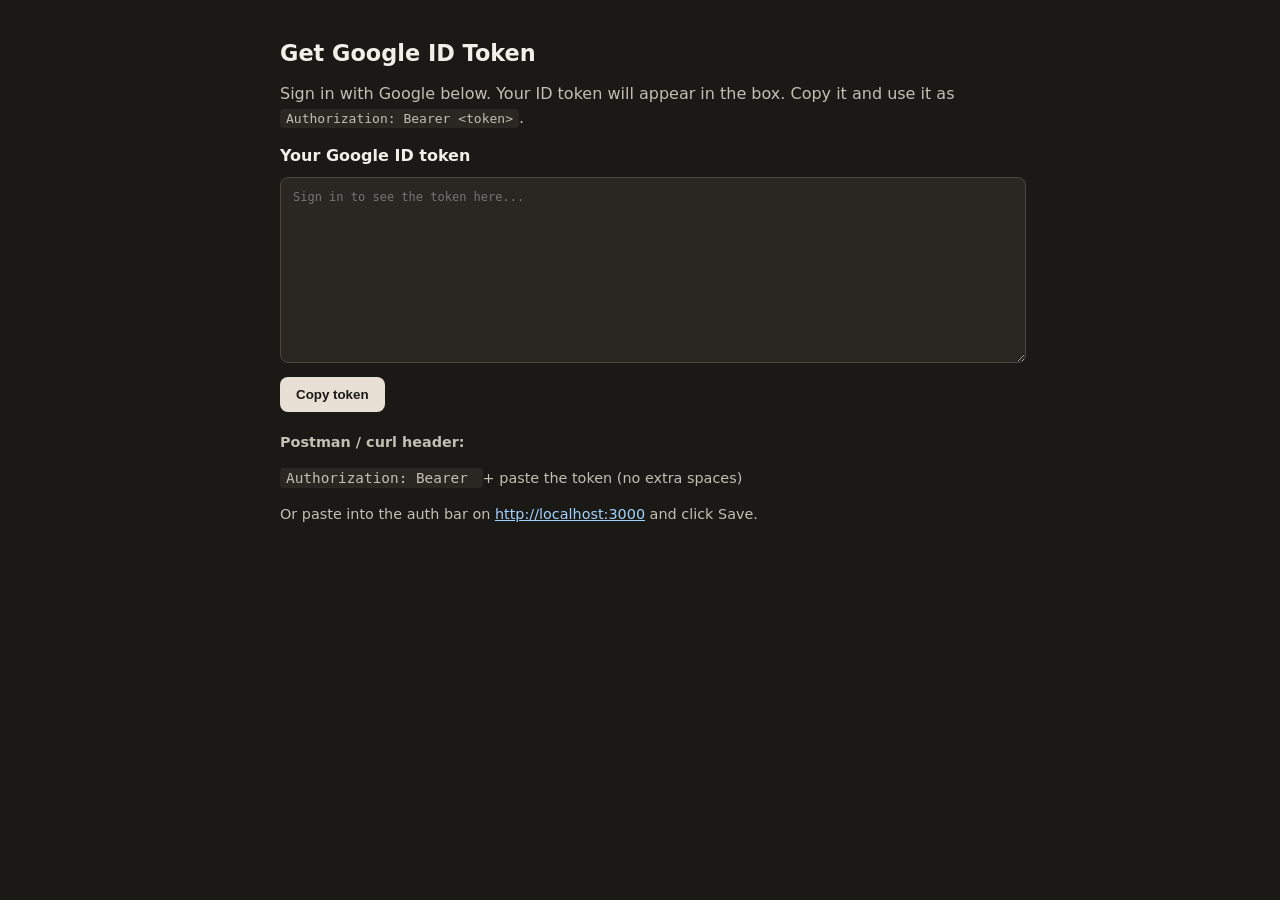
==== frontend/get-token.html @ e5007f04 "add: auth/rabbit" ====
<!DOCTYPE html>
<html lang="en">
<head>
  <meta charset="UTF-8">
  <meta name="viewport" content="width=device-width, initial-scale=1.0">
  <title>ConvertHub — Get Google ID Token</title>
  <script src="https://accounts.google.com/gsi/client" async defer></script>
  <style>
    body {
      font-family: system-ui, sans-serif;
      max-width: 720px;
      margin: 40px auto;
      padding: 0 16px;
      background: #1a1916;
      color: #f2efe8;
    }
    h1 { font-size: 1.4rem; }
    p { color: #c4beb3; line-height: 1.5; }
    textarea {
      width: 100%;
      min-height: 160px;
      margin-top: 12px;
      padding: 12px;
      border-radius: 8px;
      border: 1px solid #4a463e;
      background: #2a2722;
      color: #f2efe8;
      font-family: ui-monospace, monospace;
      font-size: 12px;
    }
    button {
      margin-top: 10px;
      padding: 10px 16px;
      border: 0;
      border-radius: 8px;
      background: #e8e0d4;
      color: #1a1916;
      font-weight: 600;
      cursor: pointer;
    }
    .hint { font-size: 0.9rem; margin-top: 20px; }
    code { background: #2a2722; padding: 2px 6px; border-radius: 4px; }
  </style>
</head>
<body>
  <h1>Get Google ID Token</h1>
  <p>
    Sign in with Google below. Your ID token will appear in the box.
    Copy it and use it as <code>Authorization: Bearer &lt;token&gt;</code>.
  </p>

  <div id="g_id_onload"
       data-client_id="860796838827-g7bn0tq1cc50sndut1rukdl19t4tgm6h.apps.googleusercontent.com"
       data-callback="handleCredential"
       data-auto_prompt="false">
  </div>
  <div class="g_id_signin" data-type="standard" data-theme="outline" data-size="large"></div>

  <label for="token"><strong>Your Google ID token</strong></label>
  <textarea id="token" readonly placeholder="Sign in to see the token here..."></textarea>
  <button type="button" onclick="copyToken()">Copy token</button>

  <div class="hint">
    <p><strong>Postman / curl header:</strong></p>
    <p><code>Authorization: Bearer </code> + paste the token (no extra spaces)</p>
    <p>Or paste into the auth bar on <a href="/" style="color:#9fd3ff">http://localhost:3000</a> and click Save.</p>
  </div>

  <script>
    function handleCredential(response) {
      document.getElementById('token').value = response.credential;
    }

    function copyToken() {
      const el = document.getElementById('token');
      if (!el.value) {
        alert('Sign in first to get a token.');
        return;
      }
      navigator.clipboard.writeText(el.value).then(() => alert('Token copied!'));
    }
  </script>
</body>
</html>
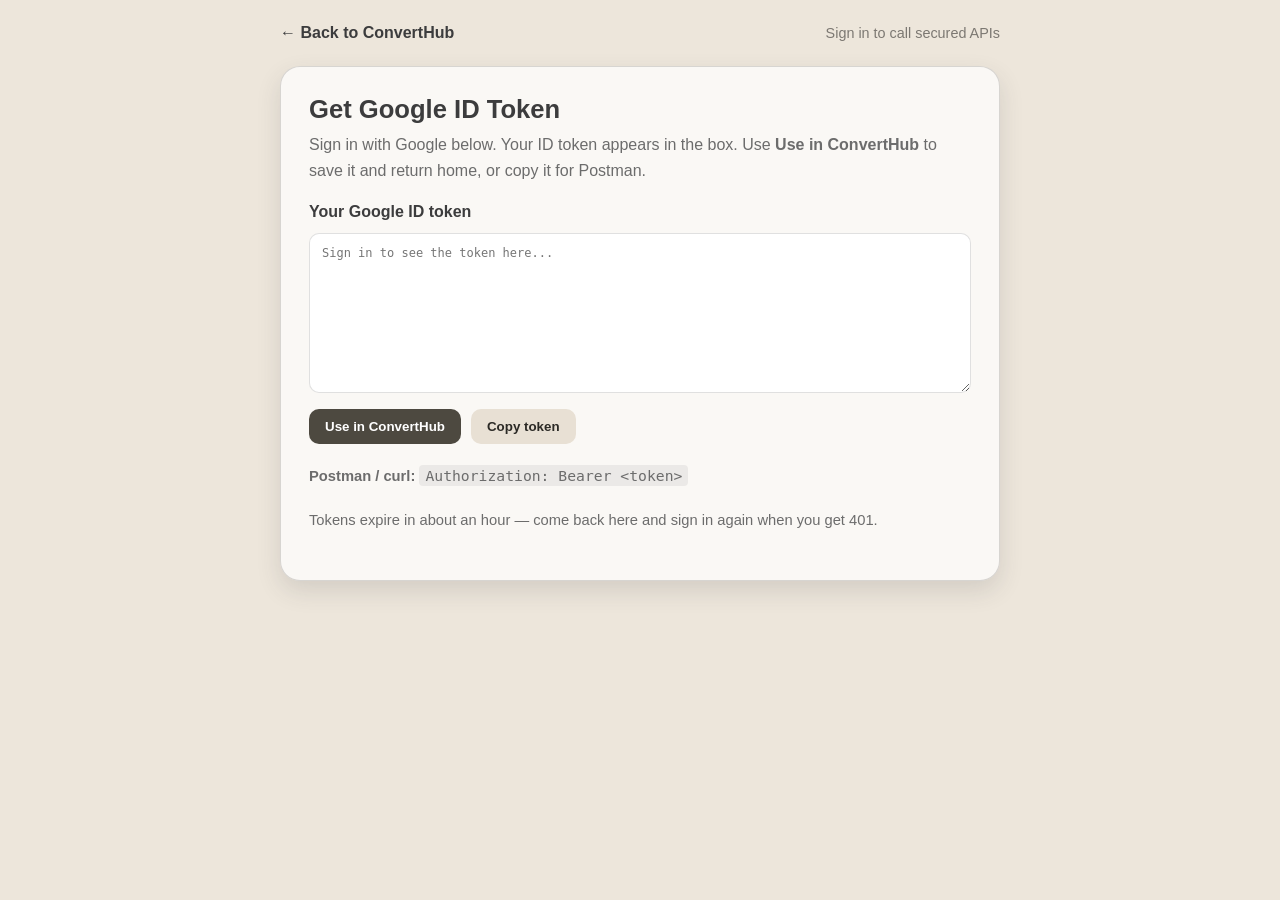
==== commit 85f1496c: "feat: link home page to get-token flow and document .env setup Co-authored-by: Cursor <cursoragent@c" ====
--- a/frontend/get-token.html
+++ b/frontend/get-token.html
@@ -4,69 +4,141 @@
   <meta charset="UTF-8">
   <meta name="viewport" content="width=device-width, initial-scale=1.0">
   <title>ConvertHub — Get Google ID Token</title>
+  <link rel="stylesheet" href="style.css?v=5">
   <script src="https://accounts.google.com/gsi/client" async defer></script>
   <style>
-    body {
-      font-family: system-ui, sans-serif;
+    body.get-token-page {
+      min-height: 100vh;
+      padding: 24px 16px 48px;
+    }
+
+    .get-token-wrap {
       max-width: 720px;
-      margin: 40px auto;
-      padding: 0 16px;
-      background: #1a1916;
-      color: #f2efe8;
+      margin: 0 auto;
     }
-    h1 { font-size: 1.4rem; }
-    p { color: #c4beb3; line-height: 1.5; }
-    textarea {
+
+    .get-token-nav {
+      display: flex;
+      align-items: center;
+      justify-content: space-between;
+      gap: 12px;
+      margin-bottom: 24px;
+      flex-wrap: wrap;
+    }
+
+    .get-token-nav a {
+      color: var(--text-primary, #2c2a26);
+      text-decoration: none;
+      font-weight: 600;
+    }
+
+    .get-token-card {
+      background: rgba(255, 255, 255, 0.72);
+      border: 1px solid var(--border-subtle, rgba(0, 0, 0, 0.08));
+      border-radius: 20px;
+      padding: 28px;
+      box-shadow: var(--shadow-md, 0 10px 30px rgba(0, 0, 0, 0.08));
+    }
+
+    .get-token-card h1 {
+      margin: 0 0 8px;
+      font-size: 1.6rem;
+    }
+
+    .get-token-card p {
+      color: var(--text-secondary, #5c574f);
+      line-height: 1.6;
+      margin: 0 0 20px;
+    }
+
+    .get-token-card textarea {
       width: 100%;
       min-height: 160px;
       margin-top: 12px;
       padding: 12px;
-      border-radius: 8px;
-      border: 1px solid #4a463e;
-      background: #2a2722;
-      color: #f2efe8;
-      font-family: ui-monospace, monospace;
+      border-radius: 10px;
+      border: 1px solid rgba(0, 0, 0, 0.12);
+      background: #fff;
+      color: #1a1916;
+      font-family: 'IBM Plex Mono', ui-monospace, monospace;
       font-size: 12px;
+      box-sizing: border-box;
     }
-    button {
-      margin-top: 10px;
+
+    .get-token-actions {
+      display: flex;
+      gap: 10px;
+      flex-wrap: wrap;
+      margin-top: 12px;
+    }
+
+    .get-token-btn {
       padding: 10px 16px;
       border: 0;
-      border-radius: 8px;
-      background: #e8e0d4;
-      color: #1a1916;
+      border-radius: 10px;
+      background: #4d4940;
+      color: #fff;
       font-weight: 600;
       cursor: pointer;
     }
-    .hint { font-size: 0.9rem; margin-top: 20px; }
-    code { background: #2a2722; padding: 2px 6px; border-radius: 4px; }
+
+    .get-token-btn.secondary {
+      background: #e8e0d4;
+      color: #2c2a26;
+    }
+
+    .get-token-hint {
+      margin-top: 20px;
+      font-size: 0.92rem;
+      color: var(--text-secondary, #5c574f);
+    }
+
+    .get-token-hint code {
+      background: rgba(0, 0, 0, 0.06);
+      padding: 2px 6px;
+      border-radius: 4px;
+    }
   </style>
 </head>
-<body>
-  <h1>Get Google ID Token</h1>
-  <p>
-    Sign in with Google below. Your ID token will appear in the box.
-    Copy it and use it as <code>Authorization: Bearer &lt;token&gt;</code>.
-  </p>
+<body class="get-token-page">
+  <div class="get-token-wrap">
+    <div class="get-token-nav">
+      <a href="/">← Back to ConvertHub</a>
+      <span style="color: var(--text-muted, #8a8478); font-size: 0.9rem;">Sign in to call secured APIs</span>
+    </div>
 
-  <div id="g_id_onload"
-       data-client_id="860796838827-g7bn0tq1cc50sndut1rukdl19t4tgm6h.apps.googleusercontent.com"
-       data-callback="handleCredential"
-       data-auto_prompt="false">
-  </div>
-  <div class="g_id_signin" data-type="standard" data-theme="outline" data-size="large"></div>
+    <div class="get-token-card">
+      <h1>Get Google ID Token</h1>
+      <p>
+        Sign in with Google below. Your ID token appears in the box.
+        Use <strong>Use in ConvertHub</strong> to save it and return home, or copy it for Postman.
+      </p>
 
-  <label for="token"><strong>Your Google ID token</strong></label>
-  <textarea id="token" readonly placeholder="Sign in to see the token here..."></textarea>
-  <button type="button" onclick="copyToken()">Copy token</button>
+      <div id="g_id_onload"
+           data-client_id="860796838827-g7bn0tq1cc50sndut1rukdl19t4tgm6h.apps.googleusercontent.com"
+           data-callback="handleCredential"
+           data-auto_prompt="false">
+      </div>
+      <div class="g_id_signin" data-type="standard" data-theme="outline" data-size="large"></div>
 
-  <div class="hint">
-    <p><strong>Postman / curl header:</strong></p>
-    <p><code>Authorization: Bearer </code> + paste the token (no extra spaces)</p>
-    <p>Or paste into the auth bar on <a href="/" style="color:#9fd3ff">http://localhost:3000</a> and click Save.</p>
+      <label for="token"><strong>Your Google ID token</strong></label>
+      <textarea id="token" readonly placeholder="Sign in to see the token here..."></textarea>
+
+      <div class="get-token-actions">
+        <button type="button" class="get-token-btn" onclick="useInConvertHub()">Use in ConvertHub</button>
+        <button type="button" class="get-token-btn secondary" onclick="copyToken()">Copy token</button>
+      </div>
+
+      <div class="get-token-hint">
+        <p><strong>Postman / curl:</strong> <code>Authorization: Bearer &lt;token&gt;</code></p>
+        <p>Tokens expire in about an hour — come back here and sign in again when you get 401.</p>
+      </div>
+    </div>
   </div>
 
   <script>
+    const TOKEN_STORAGE_KEY = 'converthub_google_id_token';
+
     function handleCredential(response) {
       document.getElementById('token').value = response.credential;
     }
@@ -79,6 +151,16 @@
       }
       navigator.clipboard.writeText(el.value).then(() => alert('Token copied!'));
     }
+
+    function useInConvertHub() {
+      const token = document.getElementById('token').value.trim();
+      if (!token) {
+        alert('Sign in first to get a token.');
+        return;
+      }
+      localStorage.setItem(TOKEN_STORAGE_KEY, token);
+      window.location.href = '/';
+    }
   </script>
 </body>
 </html>
--- a/frontend/style.css
+++ b/frontend/style.css
@@ -0,0 +1,1131 @@
+/* ===================================================
+   ConvertHub — Premium Design System
+   =================================================== */
+
+:root {
+    /* Requested organic palette */
+    --bg-primary: #ede6db;
+    --bg-secondary: #e4dccf;
+    --bg-card: rgba(255, 255, 255, 0.78);
+    --bg-card-hover: rgba(255, 255, 255, 0.92);
+    --bg-input: rgba(255, 255, 255, 0.8);
+    --bg-input-focus: rgba(255, 255, 255, 0.96);
+
+    --text-primary: #3c3c3d;
+    --text-secondary: #6c6c6c;
+    --text-muted: #7c7872;
+
+    --rgb-surface: 77, 73, 64;
+    --rgb-brand: 13, 108, 104;
+    --rgb-brand-deep: 29, 93, 81;
+    --rgb-warm: 192, 155, 97;
+    --rgb-warm-deep: 195, 107, 66;
+    --rgb-success: 46, 122, 80;
+    --rgb-danger: 176, 69, 61;
+
+    --accent-brand: #0d6c68;
+    --accent-brand-deep: #1d5d51;
+    --accent-indigo: #0d6c68;
+    --accent-rose: #c09b61;
+    --accent-success: #2e7a50;
+    --accent-danger: #b0453d;
+    --accent-teal: #1d5d51;
+
+    --gradient-primary: linear-gradient(115deg, #1f4d3c 0%, #0d6c68 100%);
+    --gradient-currency: linear-gradient(135deg, #0d6c68, #1d5d51);
+    --gradient-temp: linear-gradient(135deg, #8c8983, #7c7872);
+    --gradient-bg: linear-gradient(165deg, rgba(var(--rgb-brand), 0.1), rgba(var(--rgb-warm), 0.08));
+
+    --border-subtle: rgba(77, 73, 64, 0.2);
+    --border-active: rgba(var(--rgb-brand), 0.45);
+
+    --shadow-sm: 0 1px 3px rgba(60, 60, 61, 0.14);
+    --shadow-md: 0 10px 24px rgba(60, 60, 61, 0.14);
+    --shadow-lg: 0 24px 60px rgba(60, 60, 61, 0.15);
+    --shadow-glow: 0 0 28px rgba(var(--rgb-brand), 0.17);
+    --shadow-glow-temp: 0 0 24px rgba(var(--rgb-warm), 0.18);
+
+    --radius-sm: 10px;
+    --radius-md: 14px;
+    --radius-lg: 18px;
+    --radius-xl: 26px;
+
+    --font: 'Outfit', -apple-system, BlinkMacSystemFont, sans-serif;
+    --font-mono: 'IBM Plex Mono', ui-monospace, monospace;
+    --transition: 0.28s cubic-bezier(0.4, 0, 0.2, 1);
+}
+
+/* ===== Reset & Base ===== */
+*, *::before, *::after {
+    margin: 0;
+    padding: 0;
+    box-sizing: border-box;
+}
+
+html {
+    scroll-behavior: smooth;
+}
+
+body {
+    font-family: var(--font);
+    background: var(--bg-primary);
+    color: var(--text-primary);
+    min-height: 100vh;
+    overflow-x: hidden;
+    -webkit-font-smoothing: antialiased;
+    text-rendering: optimizeLegibility;
+}
+
+.skip-link {
+    position: absolute;
+    left: -9999px;
+    top: 12px;
+    z-index: 200;
+    padding: 10px 18px;
+    background: var(--gradient-primary);
+    color: #fff;
+    font-weight: 600;
+    font-size: 0.85rem;
+    border-radius: var(--radius-sm);
+    text-decoration: none;
+}
+
+.skip-link:focus {
+    left: 12px;
+}
+
+/* ===== Mesh + noise overlay ===== */
+.bg-mesh {
+    position: fixed;
+    inset: 0;
+    z-index: 0;
+    pointer-events: none;
+    background:
+        radial-gradient(ellipse 80% 48% at 18% -10%, rgba(255, 255, 255, 0.35), transparent 58%),
+        radial-gradient(ellipse 50% 36% at 100% 15%, rgba(var(--rgb-warm), 0.12), transparent 54%),
+        radial-gradient(ellipse 48% 38% at 52% 100%, rgba(var(--rgb-brand), 0.08), transparent 58%);
+}
+
+.bg-mesh::after {
+    content: '';
+    position: absolute;
+    inset: 0;
+    opacity: 0.075;
+    background-image: url("data:image/svg+xml,%3Csvg viewBox='0 0 256 256' xmlns='http://www.w3.org/2000/svg'%3E%3Cfilter id='n'%3E%3CfeTurbulence type='fractalNoise' baseFrequency='0.9' numOctaves='4' stitchTiles='stitch'/%3E%3C/filter%3E%3Crect width='100%25' height='100%25' filter='url(%23n)'/%3E%3C/svg%3E");
+}
+
+/* ===== Animated Background Orbs ===== */
+.bg-orbs {
+    position: fixed;
+    top: 0;
+    left: 0;
+    width: 100%;
+    height: 100%;
+    pointer-events: none;
+    z-index: 0;
+    overflow: hidden;
+}
+
+.orb {
+    position: absolute;
+    border-radius: 50%;
+    filter: blur(88px);
+    opacity: 0.22;
+    animation: float 20s ease-in-out infinite;
+}
+
+.orb-1 {
+    width: 500px;
+    height: 500px;
+    background: radial-gradient(circle, rgba(var(--rgb-brand), 0.16), transparent 70%);
+    top: -100px;
+    right: -100px;
+    animation-delay: 0s;
+}
+
+.orb-2 {
+    width: 400px;
+    height: 400px;
+    background: radial-gradient(circle, rgba(var(--rgb-warm), 0.15), transparent 70%);
+    bottom: -50px;
+    left: -50px;
+    animation-delay: -7s;
+}
+
+.orb-3 {
+    width: 300px;
+    height: 300px;
+    background: radial-gradient(circle, rgba(255, 255, 255, 0.2), transparent 70%);
+    top: 50%;
+    left: 50%;
+    animation-delay: -14s;
+}
+
+@keyframes float {
+    0%, 100% { transform: translate(0, 0) scale(1); }
+    25% { transform: translate(50px, -30px) scale(1.05); }
+    50% { transform: translate(-20px, 40px) scale(0.95); }
+    75% { transform: translate(30px, 20px) scale(1.02); }
+}
+
+/* ===== Navbar ===== */
+.navbar {
+    position: sticky;
+    top: 0;
+    z-index: 100;
+    display: flex;
+    align-items: center;
+    justify-content: space-between;
+    gap: 16px;
+    flex-wrap: wrap;
+    padding: 14px clamp(16px, 4vw, 40px);
+    margin: 12px clamp(12px, 3vw, 28px) 0;
+    max-width: 1120px;
+    margin-left: auto;
+    margin-right: auto;
+    border-radius: var(--radius-xl);
+    background: #4d4940;
+    backdrop-filter: blur(24px);
+    -webkit-backdrop-filter: blur(24px);
+    border: 1px solid var(--border-subtle);
+    box-shadow: var(--shadow-md);
+}
+
+.auth-bar {
+    display: flex;
+    align-items: center;
+    justify-content: center;
+    gap: 12px;
+    flex-wrap: wrap;
+    width: min(1120px, calc(100% - clamp(24px, 6vw, 56px)));
+    max-width: 1120px;
+    margin: 12px auto 0;
+    padding: 10px clamp(16px, 4vw, 28px);
+    border-radius: var(--radius-md);
+    background: rgba(77, 73, 64, 0.65);
+    border: 1px solid var(--border-subtle);
+    box-sizing: border-box;
+}
+
+.auth-label {
+    font-size: 0.8rem;
+    font-weight: 600;
+    color: #f5f5f5;
+    white-space: nowrap;
+}
+
+.auth-token-input {
+    flex: 1 1 280px;
+    min-width: 200px;
+    max-width: 520px;
+    padding: 8px 12px;
+    border-radius: 8px;
+    border: 1px solid rgba(255, 255, 255, 0.15);
+    background: rgba(0, 0, 0, 0.25);
+    color: #fff;
+    font-family: 'IBM Plex Mono', monospace;
+    font-size: 0.8rem;
+}
+
+.auth-save-btn {
+    padding: 8px 14px;
+    border-radius: 8px;
+    border: none;
+    background: #e8e0d4;
+    color: #2c2a26;
+    font-weight: 600;
+    font-size: 0.85rem;
+    cursor: pointer;
+}
+
+.auth-save-btn:hover {
+    filter: brightness(1.05);
+}
+
+.auth-get-token-link {
+    padding: 8px 12px;
+    border-radius: 8px;
+    border: 1px solid rgba(255, 255, 255, 0.2);
+    background: rgba(255, 255, 255, 0.08);
+    color: #f5f5f5;
+    font-size: 0.8rem;
+    font-weight: 600;
+    text-decoration: none;
+    white-space: nowrap;
+}
+
+.auth-get-token-link:hover {
+    background: rgba(255, 255, 255, 0.14);
+    color: #fff;
+}
+
+.auth-hint {
+    font-size: 0.75rem;
+    color: rgba(255, 255, 255, 0.65);
+}
+
+.nav-brand {
+    display: flex;
+    align-items: center;
+    gap: 10px;
+    font-size: 1.25rem;
+    font-weight: 700;
+    letter-spacing: -0.02em;
+    color: #ffffff;
+}
+
+.brand-icon {
+    width: 32px;
+    height: 32px;
+}
+
+.nav-tabs {
+    display: flex;
+    gap: 4px;
+    background: rgba(255, 255, 255, 0.08);
+    padding: 4px;
+    border-radius: var(--radius-md);
+    border: 1px solid var(--border-subtle);
+}
+
+.nav-tab {
+    display: flex;
+    align-items: center;
+    gap: 8px;
+    padding: 10px 20px;
+    border: none;
+    border-radius: var(--radius-sm);
+    background: #8c8983;
+    color: #ffffff;
+    font-family: var(--font);
+    font-size: 0.875rem;
+    font-weight: 500;
+    cursor: pointer;
+    transition: var(--transition);
+}
+
+.nav-tab:hover {
+    color: #ffffff;
+    background: #7c7872;
+}
+
+.nav-tab.active {
+    color: white;
+    background: #0d6c68;
+    box-shadow: 0 2px 14px rgba(13, 108, 104, 0.35);
+}
+
+.nav-tab.active.temp-active {
+    background: #8c8983;
+    box-shadow: 0 2px 14px rgba(140, 137, 131, 0.35);
+}
+
+.github-link {
+    display: flex;
+    align-items: center;
+    justify-content: center;
+    width: 40px;
+    height: 40px;
+    border-radius: var(--radius-sm);
+    color: #f1f1f1;
+    border: 1px solid var(--border-subtle);
+    background: rgba(255, 255, 255, 0.08);
+    transition: var(--transition);
+    text-decoration: none;
+    flex-shrink: 0;
+}
+
+.github-link:hover {
+    color: white;
+    border-color: #ffffff;
+    background: rgba(255, 255, 255, 0.18);
+    box-shadow: none;
+    transform: translateY(-2px);
+}
+
+/* ===== Hero ===== */
+.hero {
+    position: relative;
+    z-index: 1;
+    text-align: center;
+    padding: 40px 40px 20px;
+}
+
+.hero-badge {
+    display: inline-block;
+    padding: 8px 18px;
+    border-radius: 100px;
+    background: rgba(77, 73, 64, 0.08);
+    border: 1px solid rgba(77, 73, 64, 0.22);
+    color: #4d4940;
+    font-size: 0.78rem;
+    font-weight: 600;
+    letter-spacing: 0.04em;
+    text-transform: uppercase;
+    margin-bottom: 22px;
+    animation: fadeInUp 0.6s ease-out;
+}
+
+.hero-title {
+    font-size: clamp(2.5rem, 5vw, 4rem);
+    font-weight: 800;
+    line-height: 1.15;
+    letter-spacing: -0.03em;
+    margin-bottom: 16px;
+    animation: fadeInUp 0.6s ease-out 0.1s both;
+}
+
+.gradient-text {
+    color: #1f4d3c;
+    background: none;
+    -webkit-text-fill-color: currentColor;
+}
+
+.hero-title-accent {
+    color: #3c3c3d;
+    font-weight: 600;
+}
+
+.hero-subtitle {
+    font-size: clamp(1rem, 2.2vw, 1.15rem);
+    color: #6c6c6c;
+    max-width: 34rem;
+    margin: 0 auto 28px;
+    line-height: 1.65;
+    animation: fadeInUp 0.6s ease-out 0.2s both;
+}
+
+.hero-features {
+    list-style: none;
+    display: flex;
+    flex-wrap: wrap;
+    justify-content: center;
+    gap: 12px 20px;
+    font-size: 0.88rem;
+    color: var(--text-secondary);
+    animation: fadeInUp 0.6s ease-out 0.28s both;
+}
+
+.hero-features li {
+    display: inline-flex;
+    align-items: center;
+    gap: 8px;
+    padding: 8px 14px;
+    border-radius: 100px;
+    background: rgba(255, 255, 255, 0.58);
+    border: 1px solid var(--border-subtle);
+    color: #3c3c3d;
+}
+
+.feature-dot {
+    width: 8px;
+    height: 8px;
+    border-radius: 50%;
+    flex-shrink: 0;
+}
+
+.currency-dot { background: #c36b42; box-shadow: none; }
+.temp-dot { background: #c09b61; box-shadow: none; }
+.neutral-dot { background: #1f4d3c; box-shadow: none; }
+
+@keyframes fadeInUp {
+    from { opacity: 0; transform: translateY(20px); }
+    to { opacity: 1; transform: translateY(0); }
+}
+
+/* ===== Main Content ===== */
+.main-content {
+    position: relative;
+    z-index: 1;
+    max-width: 920px;
+    margin: 0 auto;
+    padding: 28px clamp(16px, 4vw, 32px) 72px;
+}
+
+/* ===== Converter Card ===== */
+.converter-card {
+    background: var(--bg-card);
+    border: 1px solid var(--border-subtle);
+    border-radius: var(--radius-xl);
+    padding: clamp(22px, 4vw, 36px);
+    backdrop-filter: blur(10px);
+    -webkit-backdrop-filter: blur(10px);
+    box-shadow: var(--shadow-md);
+    animation: fadeInUp 0.5s ease-out;
+    transition: border-color var(--transition), box-shadow var(--transition), transform var(--transition);
+}
+
+.converter-card:hover {
+    border-color: var(--border-active);
+    box-shadow: var(--shadow-glow);
+}
+
+#section-temperature .converter-card:hover {
+    border-color: rgba(140, 137, 131, 0.45);
+    box-shadow: var(--shadow-glow-temp);
+}
+
+.card-header {
+    display: flex;
+    align-items: center;
+    gap: 16px;
+    margin-bottom: 28px;
+}
+
+.card-icon {
+    width: 52px;
+    height: 52px;
+    border-radius: var(--radius-md);
+    display: flex;
+    align-items: center;
+    justify-content: center;
+    flex-shrink: 0;
+}
+
+.currency-icon {
+    background: linear-gradient(135deg, rgba(13, 108, 104, 0.14), rgba(13, 108, 104, 0.06));
+    color: var(--accent-indigo);
+    border: 1px solid rgba(var(--rgb-brand), 0.22);
+}
+
+.temp-icon {
+    background: linear-gradient(135deg, rgba(140, 137, 131, 0.16), rgba(124, 120, 114, 0.08));
+    color: #8c8983;
+    border: 1px solid rgba(140, 137, 131, 0.24);
+}
+
+.card-title {
+    font-size: 1.25rem;
+    font-weight: 700;
+    letter-spacing: -0.01em;
+}
+
+.card-desc {
+    font-size: 0.85rem;
+    color: var(--text-secondary);
+    margin-top: 2px;
+}
+
+.api-badge {
+    margin-left: auto;
+    padding: 4px 12px;
+    border-radius: 100px;
+    font-size: 0.7rem;
+    font-weight: 600;
+    letter-spacing: 0.03em;
+    background: #1d5d51;
+    color: #ffffff;
+    border: 1px solid #1d5d51;
+}
+
+.temp-badge {
+    background: #8c8983;
+    color: #ffffff;
+    border: 1px solid #8c8983;
+}
+
+/* ===== Input Group ===== */
+.input-group {
+    margin-bottom: 0;
+}
+
+.input-label {
+    display: block;
+    font-size: 0.8rem;
+    font-weight: 500;
+    color: var(--text-secondary);
+    margin-bottom: 8px;
+    text-transform: uppercase;
+    letter-spacing: 0.05em;
+}
+
+.input-wrapper {
+    display: flex;
+    align-items: center;
+    gap: 8px;
+    background: var(--bg-input);
+    border: 1px solid var(--border-subtle);
+    border-radius: var(--radius-md);
+    padding: 6px 6px 6px 16px;
+    transition: var(--transition);
+}
+
+.input-wrapper:focus-within {
+    background: var(--bg-input-focus);
+    border-color: var(--accent-indigo);
+    box-shadow: 0 0 0 3px rgba(var(--rgb-brand), 0.12);
+}
+
+#section-temperature .input-wrapper:focus-within {
+    border-color: var(--accent-rose);
+    box-shadow: 0 0 0 3px rgba(var(--rgb-warm), 0.12);
+}
+
+.input-prefix {
+    font-size: 1.1rem;
+    font-weight: 600;
+    color: var(--text-muted);
+}
+
+.input-field {
+    flex: 1;
+    border: none;
+    background: transparent;
+    color: var(--text-primary);
+    font-family: var(--font);
+    font-size: 1.1rem;
+    font-weight: 500;
+    padding: 10px 0;
+    outline: none;
+    min-width: 0;
+}
+
+.input-field::placeholder {
+    color: var(--text-muted);
+}
+
+/* Remove number input spinners */
+.input-field::-webkit-outer-spin-button,
+.input-field::-webkit-inner-spin-button {
+    -webkit-appearance: none;
+    margin: 0;
+}
+.input-field[type=number] { -moz-appearance: textfield; }
+
+.unit-select {
+    padding: 10px 12px;
+    border: 1px solid var(--border-subtle);
+    border-radius: var(--radius-sm);
+    background: rgba(255, 255, 255, 0.88);
+    color: var(--text-primary);
+    font-family: var(--font);
+    font-size: 0.85rem;
+    font-weight: 500;
+    cursor: pointer;
+    outline: none;
+    transition: var(--transition);
+}
+
+.unit-select:hover { background: #ffffff; }
+.unit-select:focus { border-color: var(--accent-rose); }
+
+.unit-select option {
+    background: var(--bg-secondary);
+    color: var(--text-primary);
+}
+
+.convert-btn {
+    display: flex;
+    align-items: center;
+    gap: 6px;
+    padding: 12px 24px;
+    border: none;
+    border-radius: var(--radius-sm);
+    background: #0d6c68;
+    color: white;
+    font-family: var(--font);
+    font-size: 0.9rem;
+    font-weight: 600;
+    cursor: pointer;
+    transition: var(--transition);
+    white-space: nowrap;
+}
+
+.convert-btn:hover {
+    transform: translateY(-1px);
+    box-shadow: 0 4px 20px rgba(13, 108, 104, 0.28);
+}
+
+.convert-btn:active {
+    transform: translateY(0);
+}
+
+.convert-btn.loading {
+    opacity: 0.7;
+    pointer-events: none;
+}
+
+.temp-btn {
+    background: #8c8983;
+}
+
+.temp-btn:hover {
+    box-shadow: 0 4px 20px rgba(140, 137, 131, 0.28);
+}
+
+/* ===== Result Panel ===== */
+.result-panel {
+    margin-top: 24px;
+    padding: 24px;
+    background: var(--gradient-bg);
+    border: 1px solid var(--border-subtle);
+    border-radius: var(--radius-lg);
+    animation: slideDown 0.4s ease-out;
+}
+
+@keyframes slideDown {
+    from { opacity: 0; transform: translateY(-10px); }
+    to { opacity: 1; transform: translateY(0); }
+}
+
+.result-row {
+    display: flex;
+    align-items: center;
+    justify-content: center;
+    gap: 24px;
+}
+
+.result-item {
+    text-align: center;
+}
+
+.result-label {
+    display: block;
+    font-size: 0.7rem;
+    font-weight: 500;
+    color: var(--text-muted);
+    text-transform: uppercase;
+    letter-spacing: 0.06em;
+    margin-bottom: 4px;
+}
+
+.result-value {
+    font-family: var(--font-mono);
+    font-size: 1.45rem;
+    font-weight: 600;
+    letter-spacing: -0.02em;
+}
+
+.result-value.highlight {
+    background: linear-gradient(115deg, #1f4d3c 0%, #0d6c68 100%);
+    -webkit-background-clip: text;
+    -webkit-text-fill-color: transparent;
+    background-clip: text;
+    font-size: clamp(1.5rem, 4vw, 1.95rem);
+    font-weight: 700;
+}
+
+.result-value.highlight-temp {
+    background: linear-gradient(115deg, #6b6761 0%, #8c8983 100%);
+    -webkit-background-clip: text;
+    -webkit-text-fill-color: transparent;
+    background-clip: text;
+    font-size: clamp(1.5rem, 4vw, 1.95rem);
+    font-weight: 700;
+}
+
+.result-arrow {
+    color: var(--accent-indigo);
+    animation: pulse 2s ease-in-out infinite;
+}
+
+.temp-arrow {
+    color: var(--accent-rose);
+}
+
+@keyframes pulse {
+    0%, 100% { opacity: 1; }
+    50% { opacity: 0.4; }
+}
+
+.result-meta {
+    display: flex;
+    justify-content: space-between;
+    margin-top: 16px;
+    padding-top: 12px;
+    border-top: 1px solid var(--border-subtle);
+    font-size: 0.78rem;
+    color: var(--text-muted);
+}
+
+.safety-alert {
+    margin-top: 16px;
+    padding: 14px 16px;
+    border-radius: var(--radius-md);
+    font-size: 0.88rem;
+    font-weight: 500;
+    line-height: 1.45;
+    animation: slideDown 0.35s ease-out;
+}
+
+.safety-alert-safe {
+    background: rgba(var(--rgb-success), 0.12);
+    border: 1px solid rgba(var(--rgb-success), 0.35);
+    color: var(--accent-success);
+}
+
+.safety-alert-warning {
+    background: rgba(var(--rgb-danger), 0.1);
+    border: 1px solid rgba(var(--rgb-danger), 0.35);
+    color: var(--accent-danger);
+}
+
+/* ===== History Card ===== */
+.history-card {
+    margin-top: 24px;
+    background: var(--bg-card);
+    border: 1px solid var(--border-subtle);
+    border-radius: var(--radius-xl);
+    padding: 24px;
+    backdrop-filter: blur(12px);
+    -webkit-backdrop-filter: blur(12px);
+    animation: fadeInUp 0.5s ease-out 0.1s both;
+}
+
+.history-header {
+    display: flex;
+    align-items: center;
+    justify-content: space-between;
+    margin-bottom: 16px;
+}
+
+.history-header h3 {
+    font-size: 1rem;
+    font-weight: 600;
+}
+
+.history-actions {
+    display: flex;
+    align-items: center;
+    gap: 10px;
+    flex-wrap: wrap;
+}
+
+.history-filter-label {
+    display: flex;
+    align-items: center;
+    gap: 8px;
+    font-size: 0.78rem;
+    font-weight: 500;
+    color: var(--text-muted);
+}
+
+.history-filter-select {
+    padding: 8px 12px;
+    border: 1px solid var(--border-subtle);
+    border-radius: var(--radius-sm);
+    background: rgba(255, 255, 255, 0.88);
+    color: var(--text-primary);
+    font-family: var(--font);
+    font-size: 0.82rem;
+    font-weight: 500;
+    cursor: pointer;
+    outline: none;
+    transition: var(--transition);
+}
+
+.history-filter-select:hover {
+    background: #ffffff;
+}
+
+.history-filter-select:focus {
+    border-color: var(--accent-rose);
+    box-shadow: 0 0 0 3px rgba(var(--rgb-warm), 0.12);
+}
+
+.refresh-btn {
+    display: flex;
+    align-items: center;
+    gap: 6px;
+    padding: 8px 14px;
+    border: 1px solid var(--border-subtle);
+    border-radius: var(--radius-sm);
+    background: transparent;
+    color: var(--text-secondary);
+    font-family: var(--font);
+    font-size: 0.78rem;
+    font-weight: 500;
+    cursor: pointer;
+    transition: var(--transition);
+}
+
+.refresh-btn:hover {
+    color: var(--accent-indigo);
+    border-color: var(--accent-indigo);
+    background: rgba(13, 108, 104, 0.1);
+}
+
+.temp-refresh:hover {
+    color: #8c8983;
+    border-color: #8c8983;
+    background: rgba(140, 137, 131, 0.12);
+}
+
+.history-table-wrapper {
+    overflow-x: auto;
+    border-radius: var(--radius-md);
+    border: 1px solid var(--border-subtle);
+}
+
+.history-table {
+    width: 100%;
+    border-collapse: collapse;
+    font-size: 0.83rem;
+}
+
+.history-table thead {
+    background: rgba(124, 120, 114, 0.08);
+}
+
+.history-table th {
+    padding: 12px 16px;
+    text-align: left;
+    font-weight: 600;
+    color: var(--text-secondary);
+    font-size: 0.72rem;
+    text-transform: uppercase;
+    letter-spacing: 0.06em;
+    border-bottom: 1px solid var(--border-subtle);
+}
+
+.history-table td {
+    padding: 12px 16px;
+    border-bottom: 1px solid var(--border-subtle);
+    color: var(--text-primary);
+}
+
+.history-table tbody tr {
+    transition: var(--transition);
+}
+
+.history-table tbody tr:hover {
+    background: rgba(124, 120, 114, 0.09);
+}
+
+.history-table tbody tr:last-child td {
+    border-bottom: none;
+}
+
+.history-error {
+    color: var(--accent-danger) !important;
+    font-style: normal;
+    font-weight: 500;
+}
+
+/* ===== Utility: Hidden ===== */
+.hidden {
+    display: none !important;
+}
+
+/* ===== Footer ===== */
+.footer {
+    position: relative;
+    z-index: 1;
+    padding: 22px 24px;
+    color: #3c3c3d;
+    font-size: 0.84rem;
+    border-top: 1px solid rgba(77, 73, 64, 0.12);
+    background: #4d4940;
+}
+
+.footer-content {
+    max-width: 920px;
+    margin: 0 auto;
+    display: flex;
+    align-items: center;
+    justify-content: space-between;
+    gap: 16px;
+}
+
+.footer-left {
+    display: inline-flex;
+    align-items: center;
+    gap: 10px;
+    color: #3c3c3d;
+    text-align: left;
+}
+
+.footer-currency-icon {
+    color: #7c7872;
+    width: 20px;
+    height: 20px;
+    display: inline-flex;
+    align-items: center;
+    justify-content: center;
+    flex-shrink: 0;
+}
+
+.footer-api-btn {
+    border: none;
+    border-radius: 100px;
+    background: #1d5d51;
+    color: #ffffff;
+    font-family: var(--font);
+    font-weight: 600;
+    font-size: 0.8rem;
+    padding: 9px 16px;
+    cursor: pointer;
+    transition: var(--transition);
+}
+
+.footer-api-btn:hover {
+    background: #0d6c68;
+}
+
+.heart {
+    color: var(--accent-danger);
+    animation: heartbeat 1.5s ease-in-out infinite;
+    display: inline-block;
+}
+
+@keyframes heartbeat {
+    0%, 100% { transform: scale(1); }
+    50% { transform: scale(1.2); }
+}
+
+/* ===== Toast Notification ===== */
+.toast {
+    position: fixed;
+    bottom: 30px;
+    left: 50%;
+    transform: translateX(-50%) translateY(20px);
+    padding: 14px 28px;
+    border-radius: var(--radius-md);
+    font-size: 0.85rem;
+    font-weight: 500;
+    z-index: 1000;
+    animation: toastIn 0.4s ease-out forwards;
+    backdrop-filter: blur(12px);
+    -webkit-backdrop-filter: blur(12px);
+}
+
+.toast.success {
+    background: rgba(var(--rgb-success), 0.12);
+    border: 1px solid rgba(var(--rgb-success), 0.34);
+    color: var(--accent-success);
+}
+
+.toast.error {
+    background: rgba(var(--rgb-danger), 0.12);
+    border: 1px solid rgba(var(--rgb-danger), 0.3);
+    color: var(--accent-danger);
+}
+
+@keyframes toastIn {
+    from { opacity: 0; transform: translateX(-50%) translateY(20px); }
+    to { opacity: 1; transform: translateX(-50%) translateY(0); }
+}
+
+@keyframes toastOut {
+    from { opacity: 1; transform: translateX(-50%) translateY(0); }
+    to { opacity: 0; transform: translateX(-50%) translateY(20px); }
+}
+
+/* ===== Responsive ===== */
+@media (max-width: 768px) {
+    .navbar {
+        flex-direction: column;
+        align-items: stretch;
+        gap: 14px;
+        padding: 14px 16px;
+        margin: 8px 12px 0;
+    }
+
+    .nav-tabs {
+        width: 100%;
+        justify-content: stretch;
+    }
+
+    .nav-tab {
+        flex: 1;
+        justify-content: center;
+    }
+
+    .github-link {
+        align-self: center;
+    }
+
+    .hero {
+        padding: 32px 20px 16px;
+    }
+
+    .hero-title {
+        font-size: 2rem;
+    }
+
+    .main-content {
+        padding: 16px;
+    }
+
+    .converter-card {
+        padding: 20px;
+    }
+
+    .card-header {
+        flex-wrap: wrap;
+    }
+
+    .api-badge {
+        margin-left: 0;
+    }
+
+    .input-wrapper {
+        flex-wrap: wrap;
+        gap: 8px;
+        padding: 8px;
+    }
+
+    .input-prefix {
+        padding-left: 8px;
+    }
+
+    .input-field {
+        padding-left: 8px;
+    }
+
+    .convert-btn {
+        width: 100%;
+        justify-content: center;
+    }
+
+    .unit-select {
+        flex: 1;
+    }
+
+    .result-row {
+        flex-direction: column;
+        gap: 12px;
+    }
+
+    .result-arrow {
+        transform: rotate(90deg);
+    }
+
+    .footer-content {
+        flex-direction: column;
+        align-items: flex-start;
+    }
+}
+
+@media (prefers-reduced-motion: reduce) {
+    .orb {
+        animation: none;
+    }
+
+    .result-arrow {
+        animation: none;
+    }
+
+    .heart {
+        animation: none;
+    }
+}
+
+/* ===== Scrollbar ===== */
+::-webkit-scrollbar {
+    width: 6px;
+    height: 6px;
+}
+
+::-webkit-scrollbar-track {
+    background: transparent;
+}
+
+::-webkit-scrollbar-thumb {
+    background: rgba(255, 255, 255, 0.1);
+    border-radius: 3px;
+}
+
+::-webkit-scrollbar-thumb:hover {
+    background: rgba(255, 255, 255, 0.2);
+}
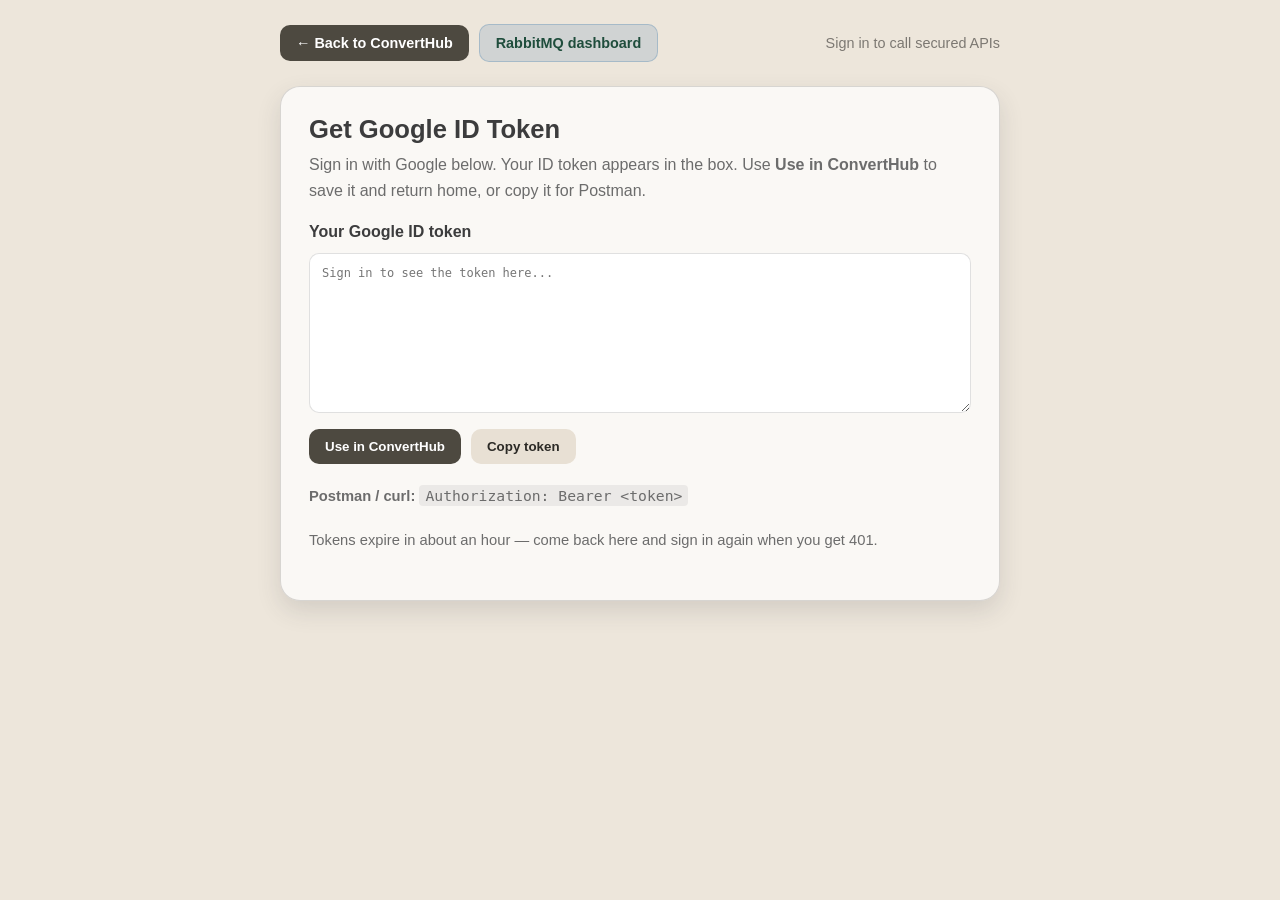
==== commit 9a7da573: "add: rebbit/token to home" ====
--- a/frontend/get-token.html
+++ b/frontend/get-token.html
@@ -4,7 +4,7 @@
   <meta charset="UTF-8">
   <meta name="viewport" content="width=device-width, initial-scale=1.0">
   <title>ConvertHub — Get Google ID Token</title>
-  <link rel="stylesheet" href="style.css?v=5">
+  <link rel="stylesheet" href="style.css?v=6">
   <script src="https://accounts.google.com/gsi/client" async defer></script>
   <style>
     body.get-token-page {
@@ -26,10 +26,40 @@
       flex-wrap: wrap;
     }
 
-    .get-token-nav a {
-      color: var(--text-primary, #2c2a26);
+    .get-token-nav-links {
+      display: flex;
+      align-items: center;
+      gap: 10px;
+      flex-wrap: wrap;
+    }
+
+    .get-token-home-link {
+      display: inline-flex;
+      align-items: center;
+      gap: 6px;
+      padding: 10px 16px;
+      border-radius: 10px;
+      background: #4d4940;
+      color: #fff;
       text-decoration: none;
-      font-weight: 600;
+      font-weight: 700;
+      font-size: 0.9rem;
+    }
+
+    .get-token-home-link:hover {
+      filter: brightness(1.08);
+      color: #fff;
+    }
+
+    .get-token-home-link.secondary {
+      background: rgba(47, 111, 168, 0.15);
+      color: #1f4d3c;
+      border: 1px solid rgba(47, 111, 168, 0.25);
+    }
+
+    .get-token-home-link.secondary:hover {
+      background: rgba(47, 111, 168, 0.25);
+      color: #143d30;
     }
 
     .get-token-card {
@@ -103,7 +133,10 @@
 <body class="get-token-page">
   <div class="get-token-wrap">
     <div class="get-token-nav">
-      <a href="/">← Back to ConvertHub</a>
+      <div class="get-token-nav-links">
+        <a href="/" class="get-token-home-link">← Back to ConvertHub</a>
+        <a href="http://localhost:15672" target="_blank" rel="noopener noreferrer" class="get-token-home-link secondary">RabbitMQ dashboard</a>
+      </div>
       <span style="color: var(--text-muted, #8a8478); font-size: 0.9rem;">Sign in to call secured APIs</span>
     </div>
 
--- a/frontend/style.css
+++ b/frontend/style.css
@@ -243,19 +243,51 @@
 }
 
 .auth-get-token-link {
-    padding: 8px 12px;
+    padding: 9px 16px;
     border-radius: 8px;
     border: 1px solid rgba(255, 255, 255, 0.2);
     background: rgba(255, 255, 255, 0.08);
     color: #f5f5f5;
-    font-size: 0.8rem;
-    font-weight: 600;
+    font-size: 0.85rem;
+    font-weight: 700;
     text-decoration: none;
     white-space: nowrap;
+    transition: background 0.2s ease, transform 0.2s ease, box-shadow 0.2s ease;
+}
+
+.auth-get-token-link--primary {
+    background: linear-gradient(135deg, #f0d78c 0%, #e8b84a 100%);
+    color: #1f1c17;
+    border-color: rgba(255, 255, 255, 0.35);
+    box-shadow: 0 4px 14px rgba(232, 184, 74, 0.35);
+}
+
+.auth-get-token-link--primary:hover {
+    background: linear-gradient(135deg, #f5e2a8 0%, #efc05a 100%);
+    color: #141210;
+    transform: translateY(-1px);
+    box-shadow: 0 6px 18px rgba(232, 184, 74, 0.45);
 }
 
 .auth-get-token-link:hover {
     background: rgba(255, 255, 255, 0.14);
+    color: #fff;
+}
+
+.auth-quick-link {
+    padding: 9px 14px;
+    border-radius: 8px;
+    border: 1px solid rgba(159, 211, 255, 0.35);
+    background: rgba(47, 111, 168, 0.35);
+    color: #dff1ff;
+    font-size: 0.82rem;
+    font-weight: 600;
+    text-decoration: none;
+    white-space: nowrap;
+}
+
+.auth-quick-link:hover {
+    background: rgba(47, 111, 168, 0.55);
     color: #fff;
 }
 
@@ -417,6 +449,20 @@
     color: #3c3c3d;
 }
 
+.hero-feature-link {
+    display: inline-flex;
+    align-items: center;
+    gap: 8px;
+    color: inherit;
+    text-decoration: none;
+    font-weight: 600;
+}
+
+.hero-feature-link:hover {
+    color: #1f4d3c;
+    text-decoration: underline;
+}
+
 .feature-dot {
     width: 8px;
     height: 8px;
@@ -426,6 +472,7 @@
 
 .currency-dot { background: #c36b42; box-shadow: none; }
 .temp-dot { background: #c09b61; box-shadow: none; }
+.rabbit-dot { background: #ff6600; box-shadow: none; }
 .neutral-dot { background: #1f4d3c; box-shadow: none; }
 
 @keyframes fadeInUp {
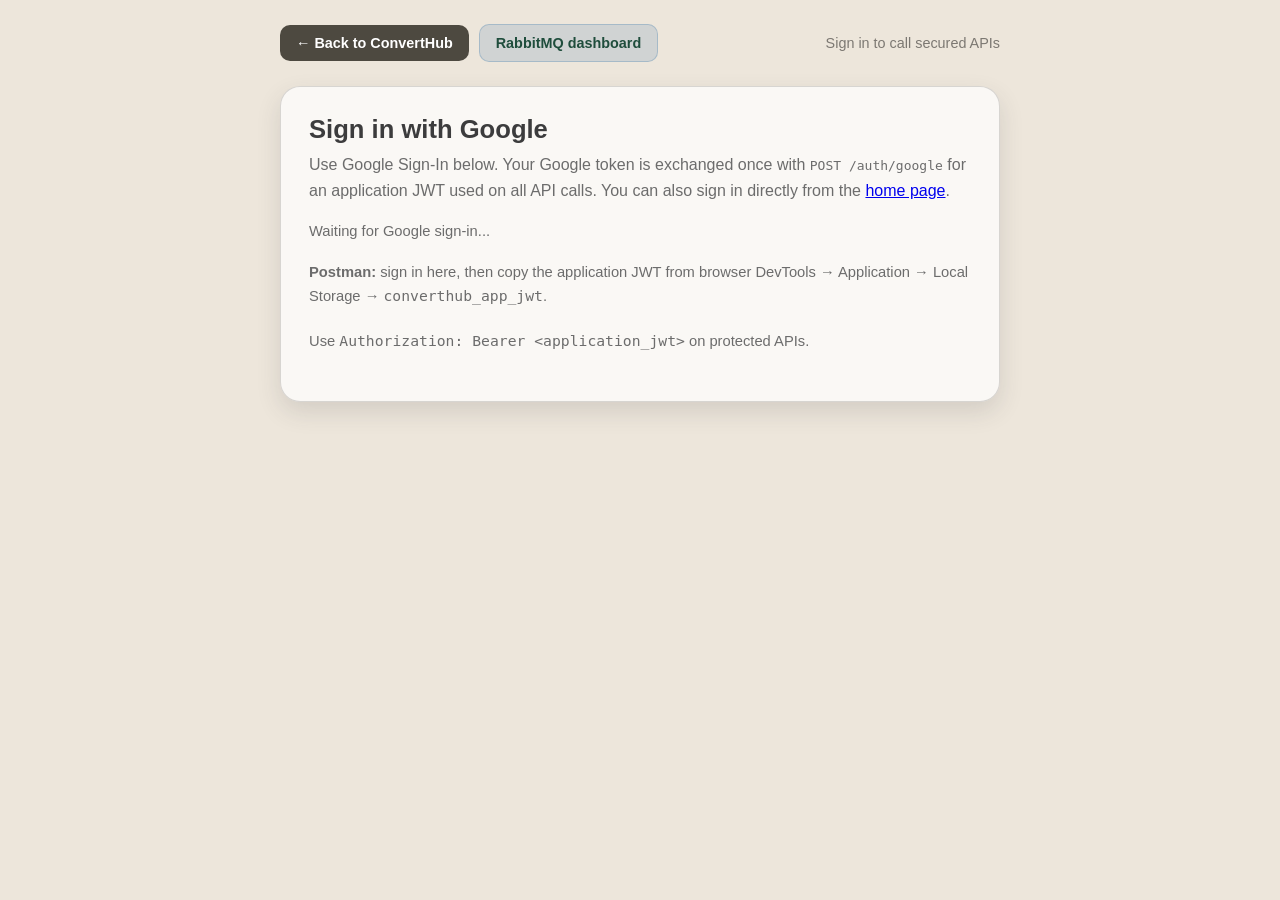
==== commit 91de39ac: "Refactor auth to application JWTs with home-page sign-in and Docker guide. Exchange Google ID tokens" ====
--- a/frontend/get-token.html
+++ b/frontend/get-token.html
@@ -3,8 +3,8 @@
 <head>
   <meta charset="UTF-8">
   <meta name="viewport" content="width=device-width, initial-scale=1.0">
-  <title>ConvertHub — Get Google ID Token</title>
-  <link rel="stylesheet" href="style.css?v=6">
+  <title>ConvertHub — Sign in with Google</title>
+  <link rel="stylesheet" href="style.css?v=7">
   <script src="https://accounts.google.com/gsi/client" async defer></script>
   <style>
     body.get-token-page {
@@ -57,11 +57,6 @@
       border: 1px solid rgba(47, 111, 168, 0.25);
     }
 
-    .get-token-home-link.secondary:hover {
-      background: rgba(47, 111, 168, 0.25);
-      color: #143d30;
-    }
-
     .get-token-card {
       background: rgba(255, 255, 255, 0.72);
       border: 1px solid var(--border-subtle, rgba(0, 0, 0, 0.08));
@@ -81,52 +76,17 @@
       margin: 0 0 20px;
     }
 
-    .get-token-card textarea {
-      width: 100%;
-      min-height: 160px;
-      margin-top: 12px;
-      padding: 12px;
-      border-radius: 10px;
-      border: 1px solid rgba(0, 0, 0, 0.12);
-      background: #fff;
-      color: #1a1916;
-      font-family: 'IBM Plex Mono', ui-monospace, monospace;
-      font-size: 12px;
-      box-sizing: border-box;
-    }
-
-    .get-token-actions {
-      display: flex;
-      gap: 10px;
-      flex-wrap: wrap;
-      margin-top: 12px;
-    }
-
-    .get-token-btn {
-      padding: 10px 16px;
-      border: 0;
-      border-radius: 10px;
-      background: #4d4940;
-      color: #fff;
-      font-weight: 600;
-      cursor: pointer;
-    }
-
-    .get-token-btn.secondary {
-      background: #e8e0d4;
-      color: #2c2a26;
+    .get-token-status {
+      margin-top: 16px;
+      font-size: 0.92rem;
+      color: var(--text-secondary, #5c574f);
+      min-height: 1.2em;
     }
 
     .get-token-hint {
       margin-top: 20px;
       font-size: 0.92rem;
       color: var(--text-secondary, #5c574f);
-    }
-
-    .get-token-hint code {
-      background: rgba(0, 0, 0, 0.06);
-      padding: 2px 6px;
-      border-radius: 4px;
     }
   </style>
 </head>
@@ -141,10 +101,11 @@
     </div>
 
     <div class="get-token-card">
-      <h1>Get Google ID Token</h1>
+      <h1>Sign in with Google</h1>
       <p>
-        Sign in with Google below. Your ID token appears in the box.
-        Use <strong>Use in ConvertHub</strong> to save it and return home, or copy it for Postman.
+        Use Google Sign-In below. Your Google token is exchanged once with
+        <code>POST /auth/google</code> for an application JWT used on all API calls.
+        You can also sign in directly from the <a href="/">home page</a>.
       </p>
 
       <div id="g_id_onload"
@@ -154,45 +115,49 @@
       </div>
       <div class="g_id_signin" data-type="standard" data-theme="outline" data-size="large"></div>
 
-      <label for="token"><strong>Your Google ID token</strong></label>
-      <textarea id="token" readonly placeholder="Sign in to see the token here..."></textarea>
-
-      <div class="get-token-actions">
-        <button type="button" class="get-token-btn" onclick="useInConvertHub()">Use in ConvertHub</button>
-        <button type="button" class="get-token-btn secondary" onclick="copyToken()">Copy token</button>
-      </div>
+      <div class="get-token-status" id="status">Waiting for Google sign-in...</div>
 
       <div class="get-token-hint">
-        <p><strong>Postman / curl:</strong> <code>Authorization: Bearer &lt;token&gt;</code></p>
-        <p>Tokens expire in about an hour — come back here and sign in again when you get 401.</p>
+        <p><strong>Postman:</strong> sign in here, then copy the application JWT from browser DevTools → Application → Local Storage → <code>converthub_app_jwt</code>.</p>
+        <p>Use <code>Authorization: Bearer &lt;application_jwt&gt;</code> on protected APIs.</p>
       </div>
     </div>
   </div>
 
   <script>
-    const TOKEN_STORAGE_KEY = 'converthub_google_id_token';
+    const AUTH_API = 'http://localhost:8081/auth/google';
+    const APP_TOKEN_KEY = 'converthub_app_jwt';
+    const USER_KEY = 'converthub_user';
 
-    function handleCredential(response) {
-      document.getElementById('token').value = response.credential;
+    function setStatus(message) {
+      document.getElementById('status').textContent = message;
     }
 
-    function copyToken() {
-      const el = document.getElementById('token');
-      if (!el.value) {
-        alert('Sign in first to get a token.');
-        return;
+    async function handleCredential(response) {
+      setStatus('Verifying with backend...');
+      try {
+        const res = await fetch(AUTH_API, {
+          method: 'POST',
+          headers: { 'Content-Type': 'application/json' },
+          body: JSON.stringify({ idToken: response.credential })
+        });
+
+        if (!res.ok) {
+          const errText = await res.text();
+          throw new Error(errText || `HTTP ${res.status}`);
+        }
+
+        const data = await res.json();
+        localStorage.setItem(APP_TOKEN_KEY, data.token);
+        localStorage.setItem(USER_KEY, JSON.stringify(data.user));
+        localStorage.removeItem('converthub_google_id_token');
+
+        setStatus(`Signed in as ${data.user?.name || data.user?.email}. Redirecting...`);
+        window.location.href = '/';
+      } catch (err) {
+        console.error('Auth exchange failed:', err);
+        setStatus(`Sign-in failed: ${err.message}`);
       }
-      navigator.clipboard.writeText(el.value).then(() => alert('Token copied!'));
-    }
-
-    function useInConvertHub() {
-      const token = document.getElementById('token').value.trim();
-      if (!token) {
-        alert('Sign in first to get a token.');
-        return;
-      }
-      localStorage.setItem(TOKEN_STORAGE_KEY, token);
-      window.location.href = '/';
     }
   </script>
 </body>
--- a/frontend/style.css
+++ b/frontend/style.css
@@ -242,6 +242,21 @@
     filter: brightness(1.05);
 }
 
+.auth-signin-container {
+    display: inline-flex;
+    align-items: center;
+    line-height: 0;
+}
+
+.auth-signin-container[hidden] {
+    display: none !important;
+}
+
+.auth-gis-signin {
+    border-radius: 8px;
+    overflow: hidden;
+}
+
 .auth-get-token-link {
     padding: 9px 16px;
     border-radius: 8px;
@@ -291,9 +306,57 @@
     color: #fff;
 }
 
+.auth-user {
+    display: inline-flex;
+    align-items: center;
+    gap: 8px;
+}
+
+.auth-user-picture {
+    border-radius: 50%;
+    object-fit: cover;
+    border: 1px solid rgba(255, 255, 255, 0.25);
+}
+
+.auth-user-name {
+    font-size: 0.85rem;
+    font-weight: 600;
+    color: #f5f5f5;
+    max-width: 180px;
+    overflow: hidden;
+    text-overflow: ellipsis;
+    white-space: nowrap;
+}
+
 .auth-hint {
     font-size: 0.75rem;
     color: rgba(255, 255, 255, 0.65);
+}
+
+.auth-token-copy {
+    display: inline-flex;
+    align-items: center;
+    gap: 4px;
+    padding: 0;
+    border: none;
+    background: none;
+    font-family: var(--font-mono);
+    font-size: 0.68rem;
+    font-weight: 400;
+    color: rgba(255, 255, 255, 0.42);
+    cursor: pointer;
+    text-decoration: underline dotted;
+    text-underline-offset: 2px;
+    white-space: nowrap;
+    transition: color 0.15s ease;
+}
+
+.auth-token-copy:hover {
+    color: rgba(255, 255, 255, 0.62);
+}
+
+.auth-token-copy[hidden] {
+    display: none !important;
 }
 
 .nav-brand {
